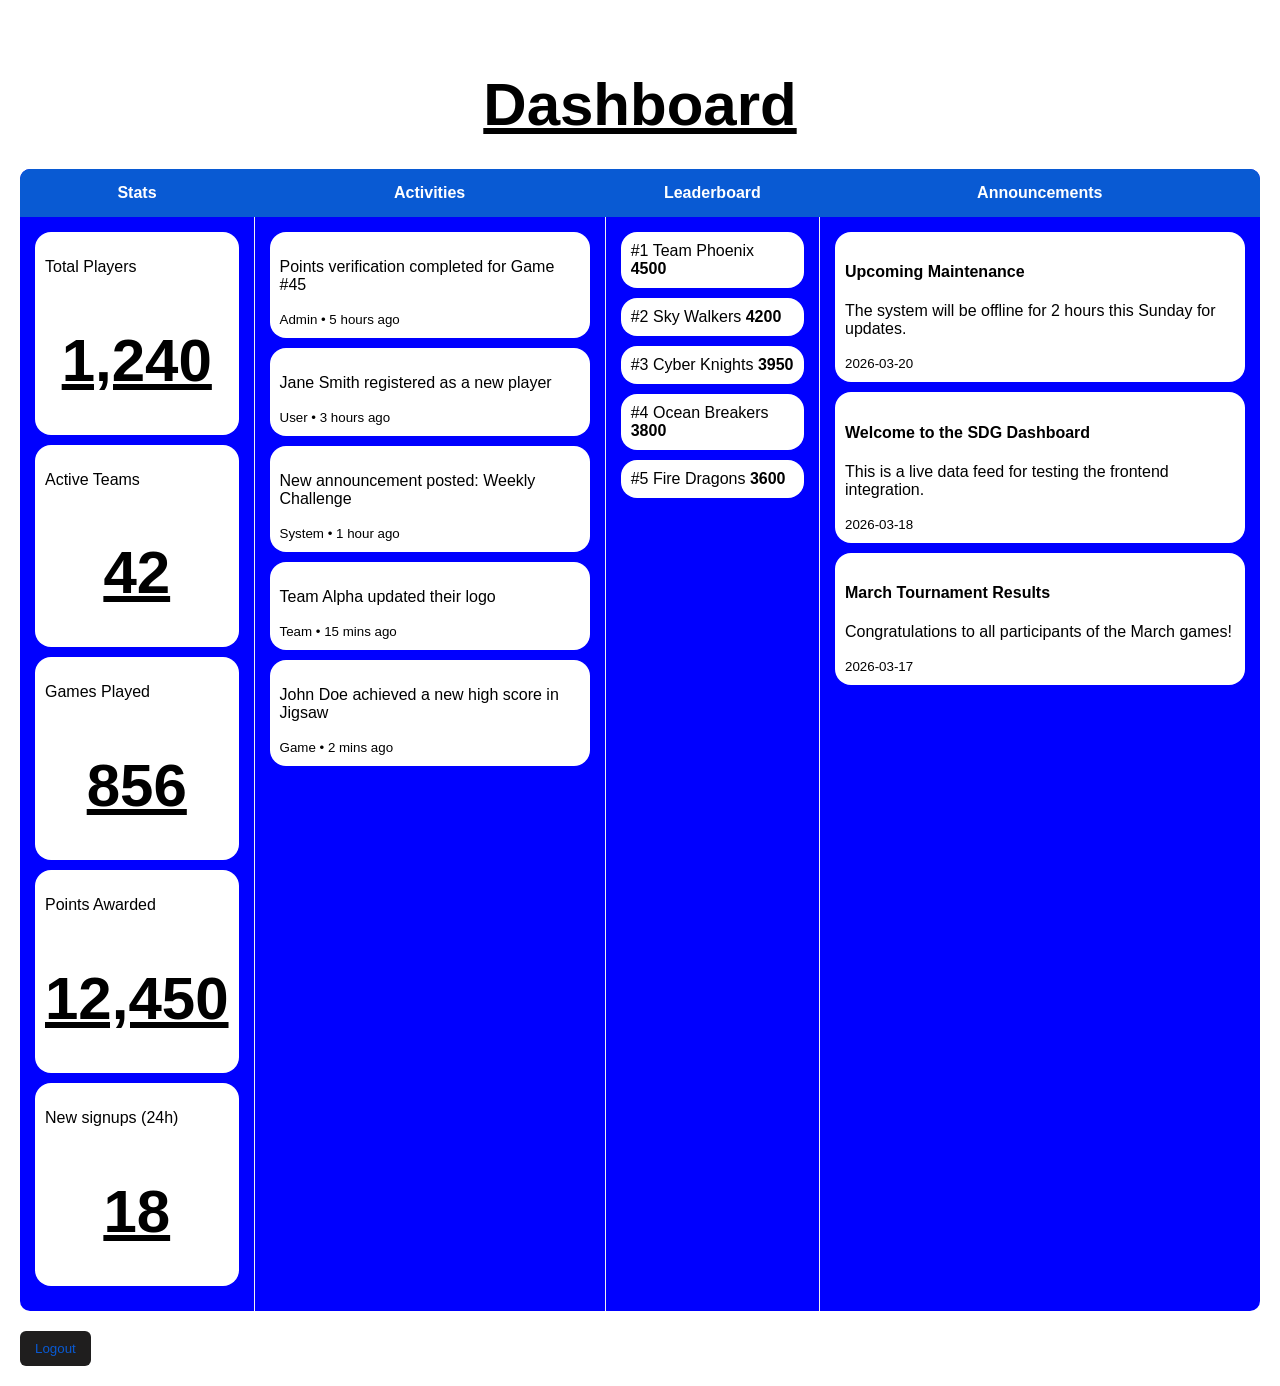
==== dashboard.html @ 8ad34900 "first commit" ====
<!DOCTYPE html>
<html>
<head>
    <title>Dashboard</title>
    <link rel="stylesheet" href="dashboard.css">
</head>
<body>

<div class="dashboard-container">
    <h2>Dashboard</h2>

    <table class="dashboard-table">
        <thead>
            <tr>
                <th>Stats</th>
                <th>Activities</th>
                <th>Leaderboard</th>
                <th>Announcements</th>
            </tr>
        </thead>

        <tbody>
            <tr>
                <!-- Stats -->
                <td>
                    <div id="stats"></div>
                </td>

                <!-- Activities -->
                <td>
                    <ul id="activities"></ul>
                </td>

                <!-- Leaderboard -->
                <td>
                    <ul id="leaderboard"></ul>
                </td>

                <!-- Announcements -->
                <td>
                    <div id="announcements"></div>
                </td>
            </tr>
        </tbody>
    </table>

    <button onclick="logout()">Logout</button>
</div>

<script src="dashboard.js"></script>

</body>
</html>
---- dashboard.css ----
body {
    margin: 0;
    font-family:  sans-serif;
    background: white;
}

.dashboard-container {
    padding: 20px;
}


h2 {
    text-align: center;
    margin-bottom: 30px;
    text-decoration: underline;
    font-size: 60px;
}

.dashboard-table {
    width: 100%;
    border-collapse: collapse;
    background: blue;
    border-radius: 10px;
    overflow: hidden;
}

.dashboard-table th {
    background: #095ad3;
    color: #fff;
    padding: 15px;
    text-align: center;
}


.dashboard-table td {
    vertical-align: top;
    padding: 15px;
    border-right: 1px solid #eee;
}

.dashboard-table td:last-child {
    border-right: none;
}


ul {
    list-style: none;
    padding: 0;
    margin: 0;
}

#activities div,
#leaderboard div,
#stats div,
#announcements div {
    background: white;
    padding: 10px;
    margin-bottom: 10px;
    border-radius: 16px;
}
#leaderboard li {
    display: flex;
    justify-content: space-between;
    padding:-60px;

}

button {
    margin-top: 20px;
    padding: 10px 15px;
    border: none;
    background: #1f1e1e;
    color: #095ad3;
    border-radius: 6px;
    cursor: pointer;

}

button:hover {
    background: #e6e9ff;
}
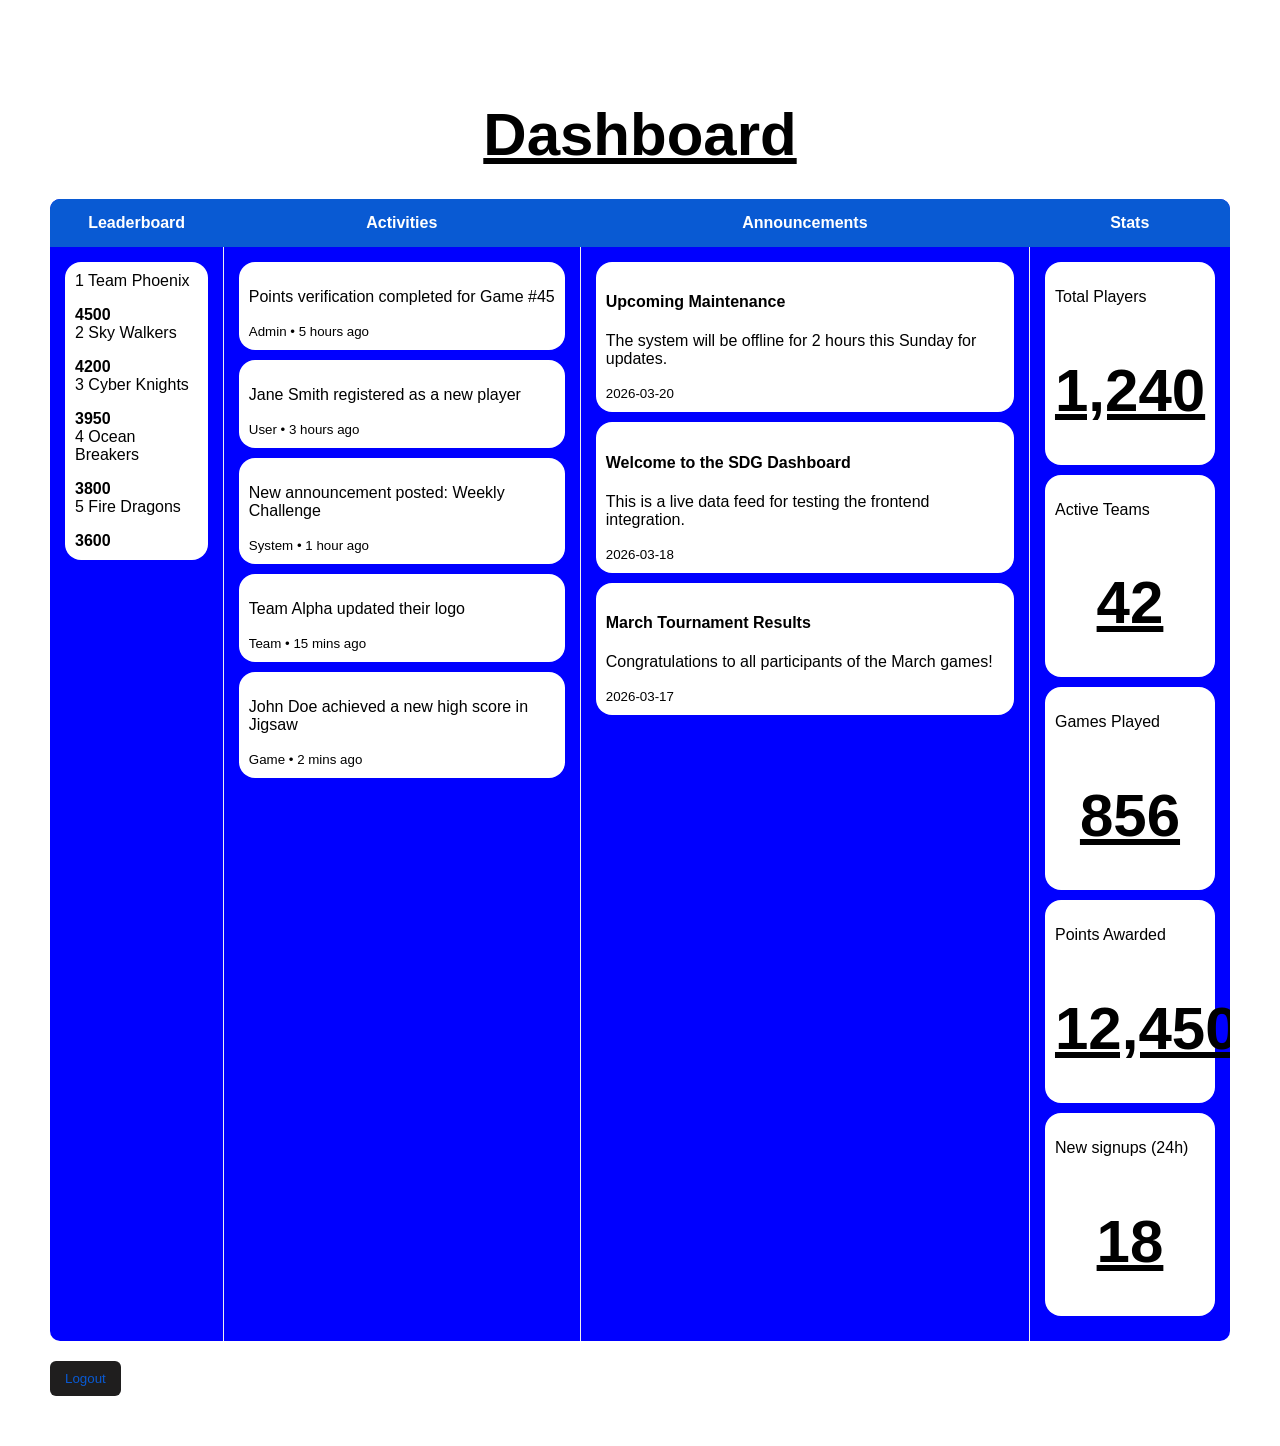
==== commit f349e3b5: "Updated project" ====
--- a/dashboard.html
+++ b/dashboard.html
@@ -12,33 +12,37 @@
     <table class="dashboard-table">
         <thead>
             <tr>
+                
+               
+                <th>Leaderboard</th>
+                 <th>Activities</th>
+                <th>Announcements</th>
                 <th>Stats</th>
-                <th>Activities</th>
-                <th>Leaderboard</th>
-                <th>Announcements</th>
             </tr>
         </thead>
 
         <tbody>
             <tr>
-                <!-- Stats -->
+      
+                <!-- Leaderboard -->
                 <td>
-                    <div id="stats"></div>
+                    <ul id="leaderboard"></ul>
                 </td>
-
+                  
                 <!-- Activities -->
                 <td>
                     <ul id="activities"></ul>
                 </td>
 
-                <!-- Leaderboard -->
-                <td>
-                    <ul id="leaderboard"></ul>
-                </td>
 
                 <!-- Announcements -->
                 <td>
                     <div id="announcements"></div>
+                </td>
+
+                  <!-- Stats -->
+                <td>
+                    <div id="stats"></div>
                 </td>
             </tr>
         </tbody>
--- a/dashboard.css
+++ b/dashboard.css
@@ -6,7 +6,7 @@
 }
 
 .dashboard-container {
-    padding: 20px;
+    padding: 50px;
 }
 
 
@@ -23,6 +23,13 @@
     background: blue;
     border-radius: 10px;
     overflow: hidden;
+}
+.table-card{
+    height: auto;
+    width:150px;
+}
+.table-row{
+    border-radius: 30PX;
 }
 
 .dashboard-table th {
@@ -42,7 +49,10 @@
 .dashboard-table td:last-child {
     border-right: none;
 }
-
+.leaderboard-table-row {
+    
+    border-width: 60px;
+}
 
 ul {
     list-style: none;
@@ -51,7 +61,7 @@
 }
 
 #activities div,
-#leaderboard div,
+#leaderboard ,
 #stats div,
 #announcements div {
     background: white;
@@ -60,9 +70,9 @@
     border-radius: 16px;
 }
 #leaderboard li {
-    display: flex;
-    justify-content: space-between;
-    padding:-60px;
+    display: block;
+    padding: 70px;
+    border-bottom: 1px solid #eee;
 
 }
 
@@ -76,7 +86,31 @@
     cursor: pointer;
 
 }
+.table-row {
+    
+    justify-content: space-between;
+
+}
+
 
 button:hover {
     background: #e6e9ff;
-}+}
+/* Default (desktop) */
+.container {
+  display: flex;
+}
+
+/* For tablets */
+@media (max-width: 768px) {
+  .container {
+    flex-direction: column;
+  }
+}
+
+/* For phones */
+@media (max-width: 480px) {
+  .box {
+    font-size: 14px;
+  }
+}
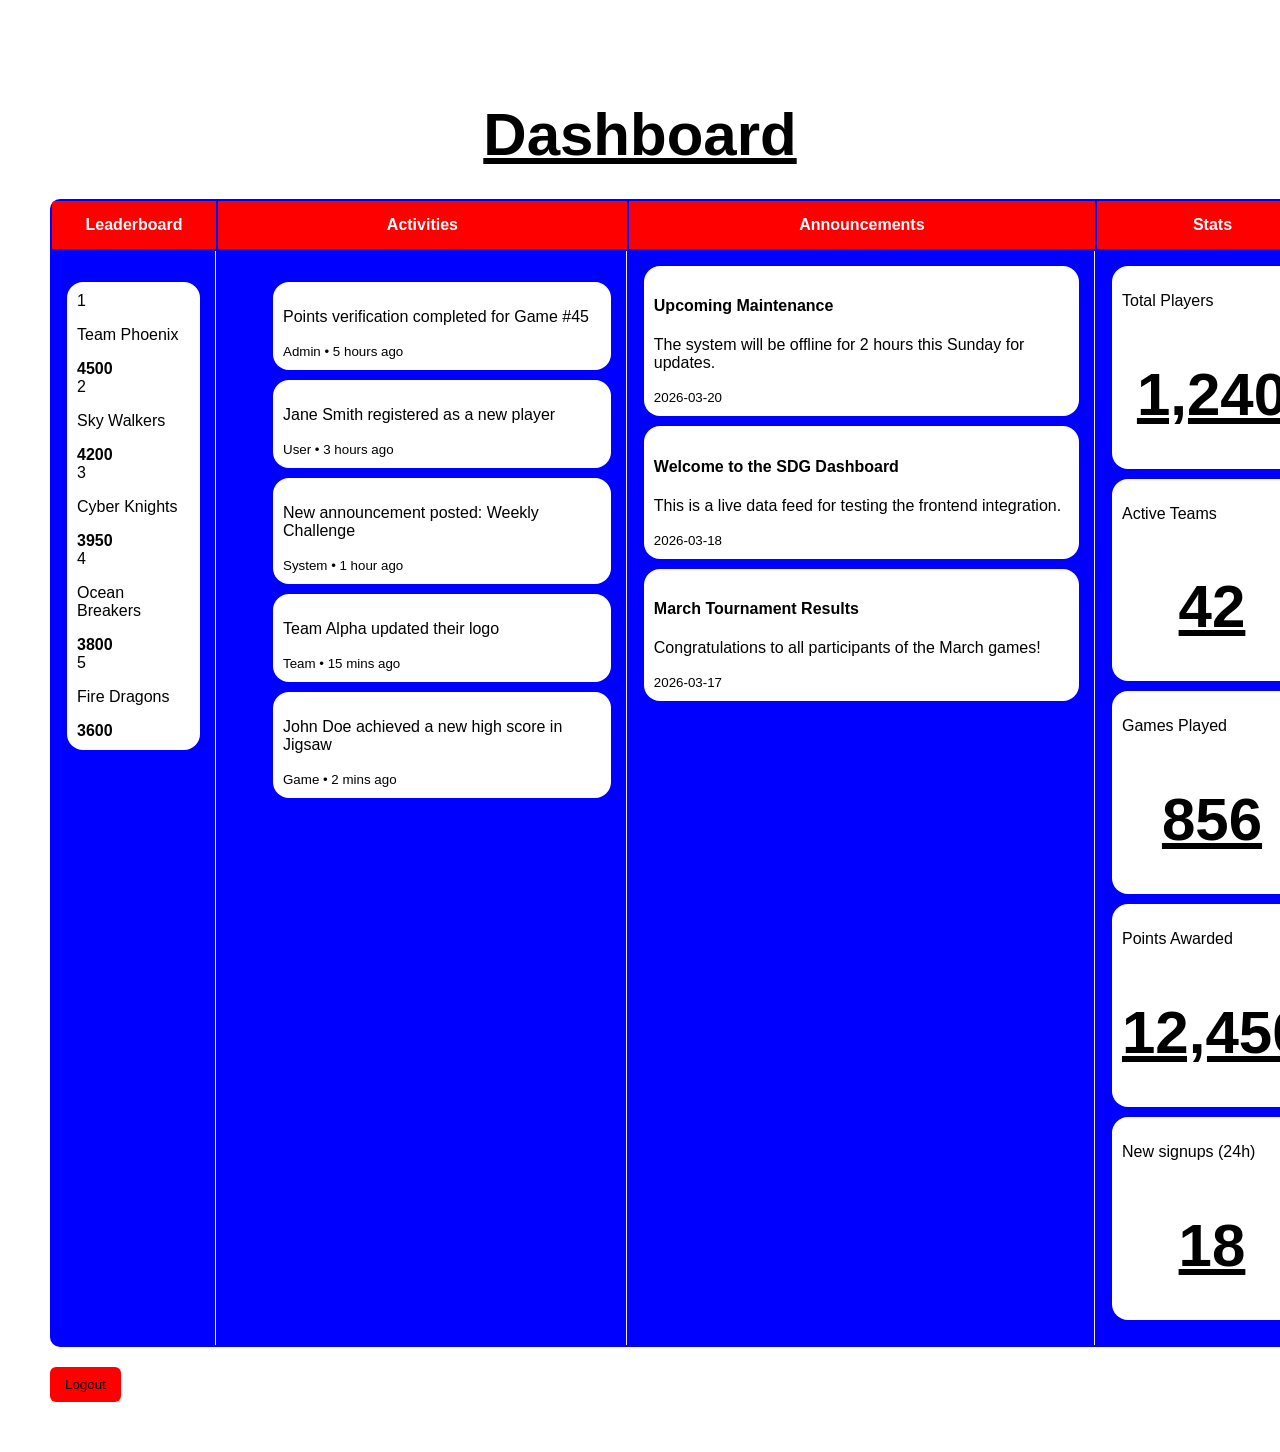
==== commit bcb7a038: "update project" ====
--- a/dashboard.html
+++ b/dashboard.html
@@ -47,6 +47,9 @@
             </tr>
         </tbody>
     </table>
+    <div id="customAlert" class="alert hidden">
+  <span id="alertMessage"></span>
+</div>
 
     <button onclick="logout()">Logout</button>
 </div>
--- a/dashboard.css
+++ b/dashboard.css
@@ -3,7 +3,16 @@
     margin: 0;
     font-family:  sans-serif;
     background: white;
+    margin: 0;
+    padding: 0;
+    width: 100%;
+    height: 100%;
 }
+
+body {
+  min-height: 100vh;
+}
+
 
 .dashboard-container {
     padding: 50px;
@@ -18,22 +27,22 @@
 }
 
 .dashboard-table {
-    width: 100%;
-    border-collapse: collapse;
+    width: 80rem;
+    height: 40rem;
     background: blue;
     border-radius: 10px;
     overflow: hidden;
 }
 .table-card{
     height: auto;
-    width:150px;
+    width:180px;
 }
 .table-row{
-    border-radius: 30PX;
+    border-radius: 50PX;
 }
 
 .dashboard-table th {
-    background: #095ad3;
+    background:red;
     color: #fff;
     padding: 15px;
     text-align: center;
@@ -46,18 +55,10 @@
     border-right: 1px solid #eee;
 }
 
-.dashboard-table td:last-child {
-    border-right: none;
-}
+
 .leaderboard-table-row {
     
     border-width: 60px;
-}
-
-ul {
-    list-style: none;
-    padding: 0;
-    margin: 0;
 }
 
 #activities div,
@@ -80,13 +81,14 @@
     margin-top: 20px;
     padding: 10px 15px;
     border: none;
-    background: #1f1e1e;
-    color: #095ad3;
+    background:red;
+    color:black;
     border-radius: 6px;
     cursor: pointer;
 
 }
 .table-row {
+
     
     justify-content: space-between;
 
@@ -96,21 +98,13 @@
 button:hover {
     background: #e6e9ff;
 }
-/* Default (desktop) */
-.container {
-  display: flex;
-}
-
-/* For tablets */
-@media (max-width: 768px) {
-  .container {
-    flex-direction: column;
-  }
-}
-
-/* For phones */
-@media (max-width: 480px) {
-  .box {
-    font-size: 14px;
-  }
-}
+.alert {
+  position: fixed;
+  top: 20px;
+  right: 20px;
+  padding: 15px 20px;
+  color:red;
+  border-radius: 8px;
+  font-weight: bold;
+  transition: 0.3s;
+}
